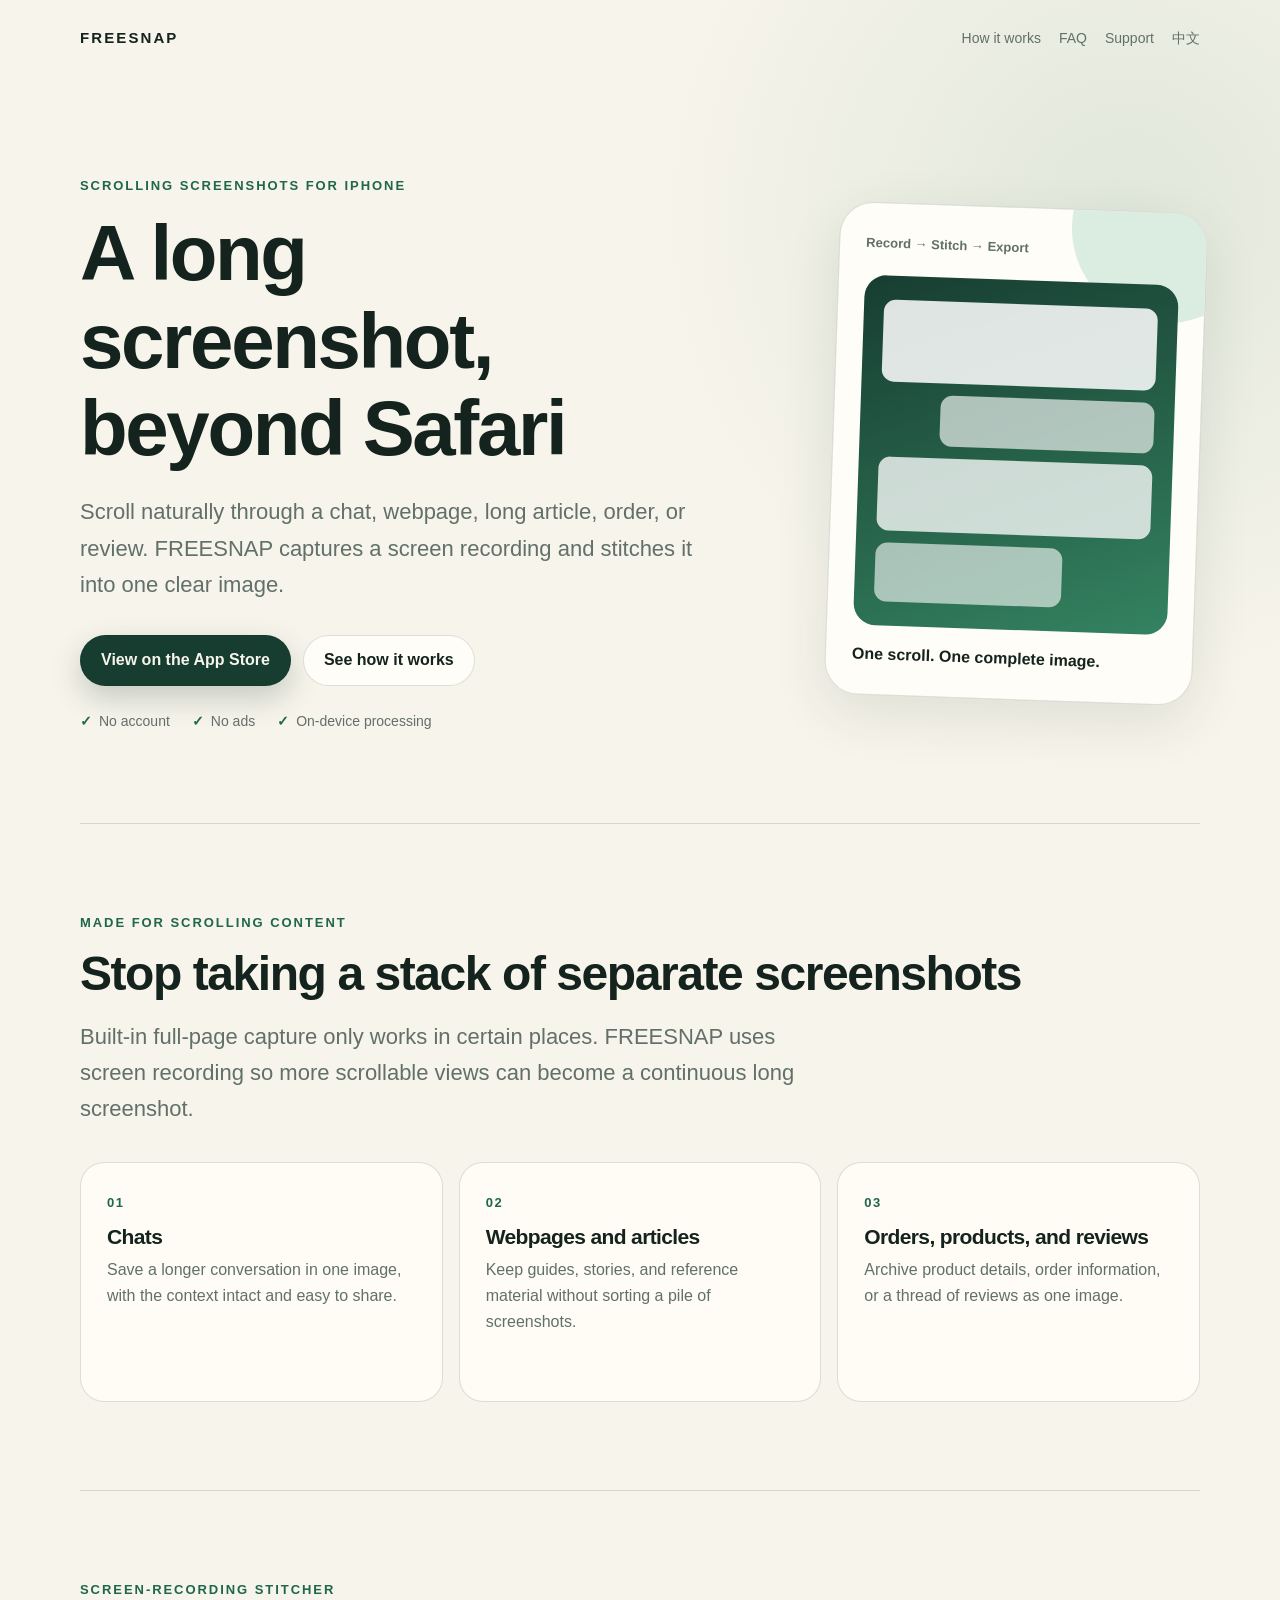
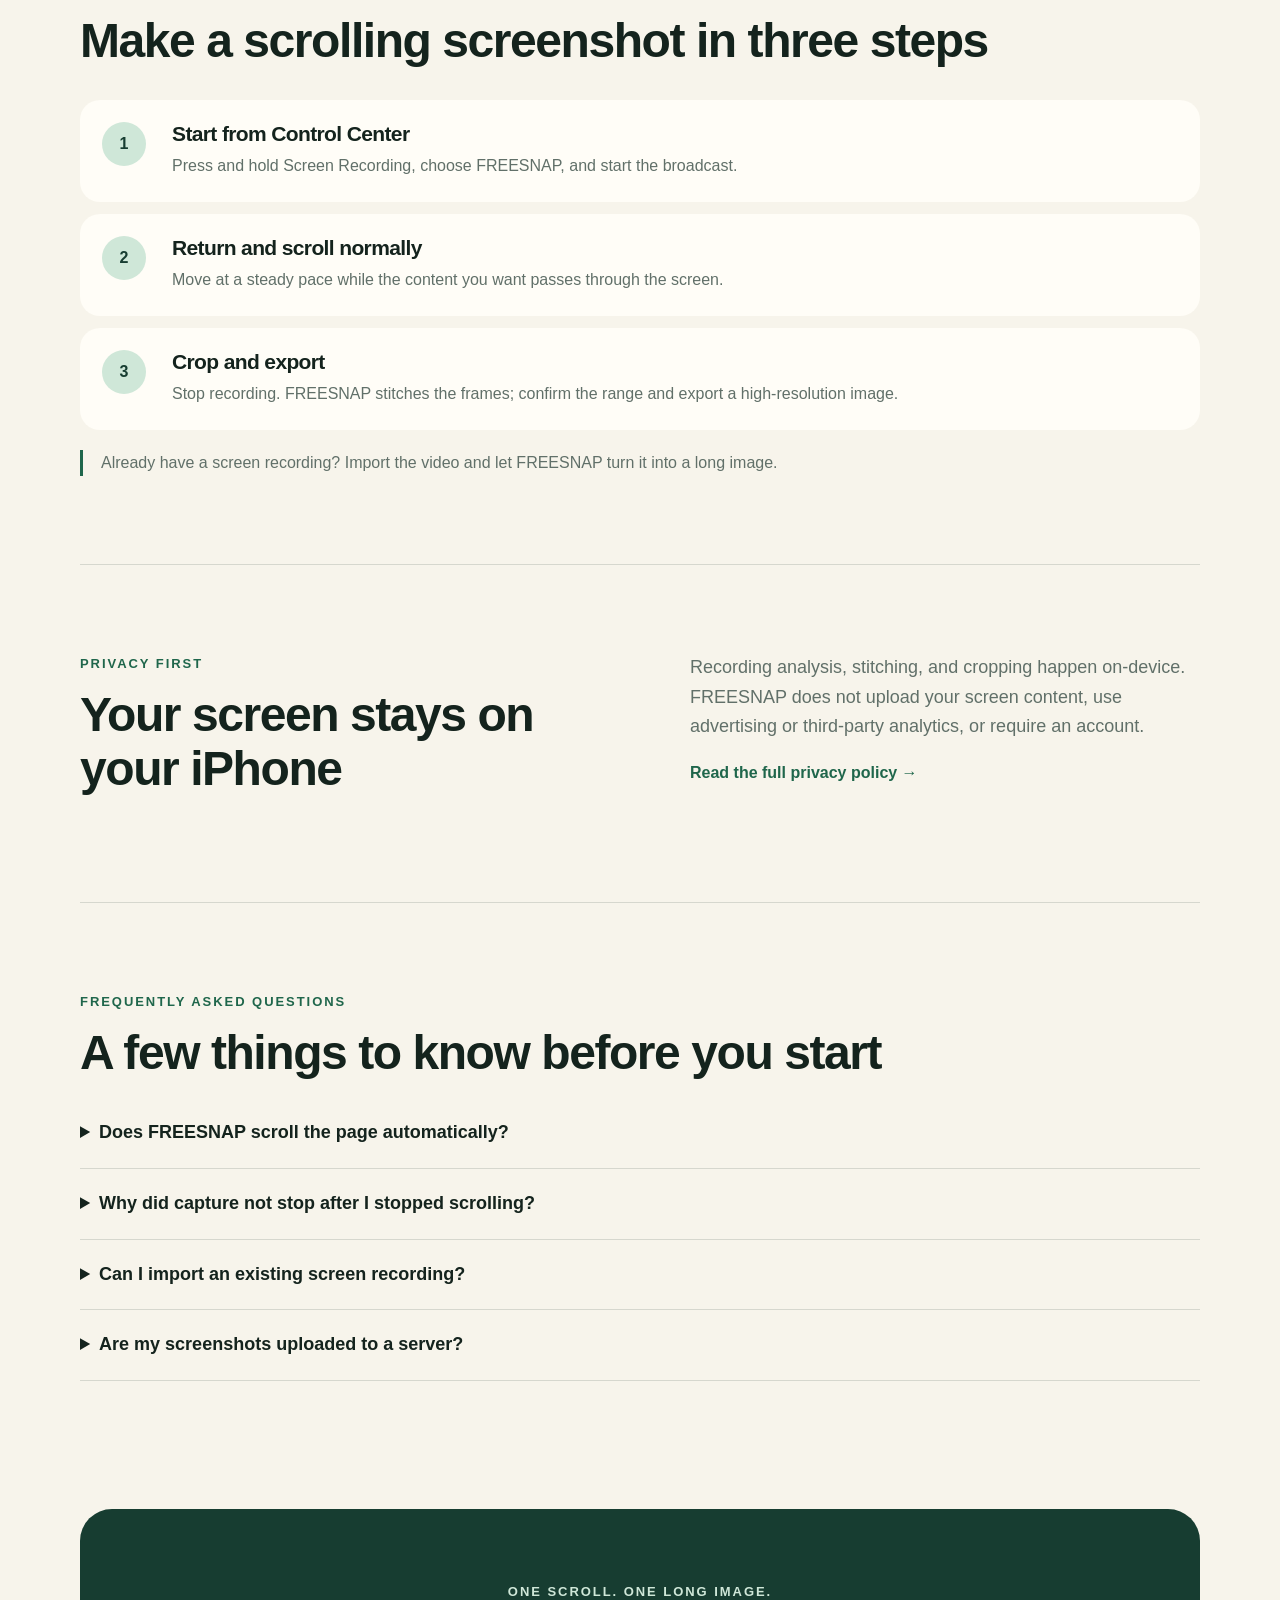
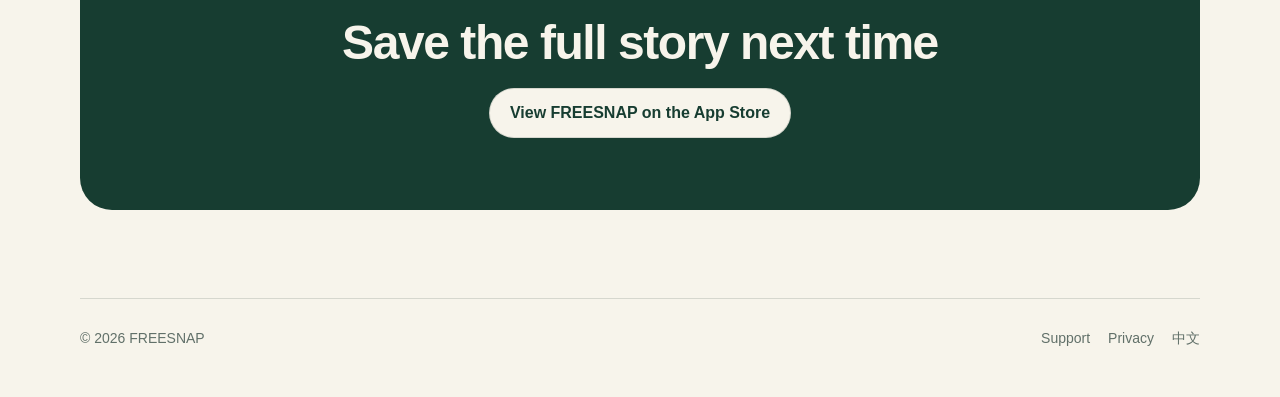
==== en.html @ 6d0c066d "Improve FREESNAP website SEO: English page" ====
<!doctype html>
<html lang="en">
<head>
  <meta charset="utf-8">
  <meta name="viewport" content="width=device-width,initial-scale=1">
  <title>FREESNAP - Long Screenshots from a Scroll on iPhone</title>
  <meta name="description" content="Create a long screenshot from chats, webpages, articles, and screen recordings on iPhone. FREESNAP stitches, crops, and exports entirely on-device.">
  <meta name="robots" content="index,follow">
  <link rel="canonical" href="https://archersmind.github.io/freesnap/en.html">
  <link rel="alternate" hreflang="zh-Hans" href="https://archersmind.github.io/freesnap/">
  <link rel="alternate" hreflang="en" href="https://archersmind.github.io/freesnap/en.html">
  <link rel="alternate" hreflang="x-default" href="https://archersmind.github.io/freesnap/">
  <meta property="og:type" content="website">
  <meta property="og:site_name" content="FREESNAP">
  <meta property="og:title" content="FREESNAP - Long Screenshots from a Scroll on iPhone">
  <meta property="og:description" content="Turn chats, webpages, long articles, and other scrolling content into one clear image. Everything is processed on your iPhone.">
  <meta property="og:url" content="https://archersmind.github.io/freesnap/en.html">
  <meta name="twitter:card" content="summary">
  <meta name="theme-color" content="#173d31">
  <link rel="icon" href="favicon.svg" type="image/svg+xml">
  <link rel="stylesheet" href="style.css">
  <script type="application/ld+json">
  {
    "@context": "https://schema.org",
    "@type": "MobileApplication",
    "name": "FREESNAP",
    "operatingSystem": "iOS",
    "applicationCategory": "UtilitiesApplication",
    "description": "Create long screenshots from chats, webpages, articles, and screen recordings, entirely on your iPhone.",
    "downloadUrl": "https://apps.apple.com/app/id6815312368",
    "author": {
      "@type": "Person",
      "name": "Bo Wang"
    },
    "offers": {
      "@type": "Offer",
      "price": "0",
      "priceCurrency": "USD"
    },
    "featureList": [
      "Scrolling screenshots",
      "Automatic screen-recording stitching",
      "On-device processing",
      "Crop and high-resolution export"
    ]
  }
  </script>
</head>
<body>
  <header class="site-header">
    <a class="brand" href="en.html" aria-label="FREESNAP home">FREESNAP</a>
    <nav aria-label="Main navigation">
      <a href="#how-it-works">How it works</a>
      <a href="#faq">FAQ</a>
      <a href="support.html">Support</a>
      <a href="index.html" lang="zh-Hans">中文</a>
    </nav>
  </header>

  <main>
    <section class="hero">
      <div class="hero-copy">
        <p class="eyebrow">Scrolling screenshots for iPhone</p>
        <h1>A long screenshot, beyond Safari</h1>
        <p class="lede">Scroll naturally through a chat, webpage, long article, order, or review. FREESNAP captures a screen recording and stitches it into one clear image.</p>
        <div class="hero-actions">
          <a class="button primary" href="https://apps.apple.com/app/id6815312368">View on the App Store</a>
          <a class="button secondary" href="#how-it-works">See how it works</a>
        </div>
        <ul class="trust-list" aria-label="Product highlights">
          <li>No account</li>
          <li>No ads</li>
          <li>On-device processing</li>
        </ul>
      </div>
      <aside class="preview-card" aria-label="How FREESNAP works">
        <span class="preview-label">Record → Stitch → Export</span>
        <div class="long-shot" aria-hidden="true">
          <span></span><span></span><span></span><span></span>
        </div>
        <p>One scroll. One complete image.</p>
      </aside>
    </section>

    <section class="section" aria-labelledby="use-cases-title">
      <p class="eyebrow">Made for scrolling content</p>
      <h2 id="use-cases-title">Stop taking a stack of separate screenshots</h2>
      <p class="section-intro">Built-in full-page capture only works in certain places. FREESNAP uses screen recording so more scrollable views can become a continuous long screenshot.</p>
      <div class="card-grid">
        <article class="card">
          <span class="card-number">01</span>
          <h3>Chats</h3>
          <p>Save a longer conversation in one image, with the context intact and easy to share.</p>
        </article>
        <article class="card">
          <span class="card-number">02</span>
          <h3>Webpages and articles</h3>
          <p>Keep guides, stories, and reference material without sorting a pile of screenshots.</p>
        </article>
        <article class="card">
          <span class="card-number">03</span>
          <h3>Orders, products, and reviews</h3>
          <p>Archive product details, order information, or a thread of reviews as one image.</p>
        </article>
      </div>
    </section>

    <section class="section steps-section" id="how-it-works" aria-labelledby="how-title">
      <p class="eyebrow">Screen-recording stitcher</p>
      <h2 id="how-title">Make a scrolling screenshot in three steps</h2>
      <ol class="steps">
        <li>
          <span class="step-index">1</span>
          <div><h3>Start from Control Center</h3><p>Press and hold Screen Recording, choose FREESNAP, and start the broadcast.</p></div>
        </li>
        <li>
          <span class="step-index">2</span>
          <div><h3>Return and scroll normally</h3><p>Move at a steady pace while the content you want passes through the screen.</p></div>
        </li>
        <li>
          <span class="step-index">3</span>
          <div><h3>Crop and export</h3><p>Stop recording. FREESNAP stitches the frames; confirm the range and export a high-resolution image.</p></div>
        </li>
      </ol>
      <p class="note">Already have a screen recording? Import the video and let FREESNAP turn it into a long image.</p>
    </section>

    <section class="section privacy-block" aria-labelledby="privacy-title">
      <div>
        <p class="eyebrow">Privacy first</p>
        <h2 id="privacy-title">Your screen stays on your iPhone</h2>
      </div>
      <div>
        <p>Recording analysis, stitching, and cropping happen on-device. FREESNAP does not upload your screen content, use advertising or third-party analytics, or require an account.</p>
        <a class="text-link" href="privacy.html">Read the full privacy policy →</a>
      </div>
    </section>

    <section class="section faq" id="faq" aria-labelledby="faq-title">
      <p class="eyebrow">Frequently asked questions</p>
      <h2 id="faq-title">A few things to know before you start</h2>
      <details>
        <summary>Does FREESNAP scroll the page automatically?</summary>
        <p>No. You scroll at your own pace, and FREESNAP finds the overlapping areas in the recording and stitches them together.</p>
      </details>
      <details>
        <summary>Why did capture not stop after I stopped scrolling?</summary>
        <p>A playing video can keep the recording active. Tap the red recording indicator at the top of the screen and choose Stop; the captured content can still become a long image.</p>
      </details>
      <details>
        <summary>Can I import an existing screen recording?</summary>
        <p>Yes. Import an existing recording into FREESNAP to stitch, crop, and export it.</p>
      </details>
      <details>
        <summary>Are my screenshots uploaded to a server?</summary>
        <p>No. Processing happens on-device, and FREESNAP does not upload your recordings or long images.</p>
      </details>
    </section>

    <section class="closing-cta">
      <p class="eyebrow">One scroll. One long image.</p>
      <h2>Save the full story next time</h2>
      <a class="button primary" href="https://apps.apple.com/app/id6815312368">View FREESNAP on the App Store</a>
    </section>
  </main>

  <footer>
    <span>© 2026 FREESNAP</span>
    <nav aria-label="Footer navigation">
      <a href="support.html">Support</a>
      <a href="privacy.html">Privacy</a>
      <a href="index.html" lang="zh-Hans">中文</a>
    </nav>
  </footer>
</body>
</html>
---- style.css ----
:root {
  --ink: #14231d;
  --paper: #f7f4eb;
  --surface: #fffdf7;
  --muted: #617069;
  --forest: #1f664b;
  --forest-dark: #173d31;
  --mint: #cfe7d8;
  --line: rgba(20, 35, 29, .14);
  --shadow: 0 18px 55px rgba(23, 61, 49, .11);
  color-scheme: light dark;
}

@media (prefers-color-scheme: dark) {
  :root {
    --ink: #edf3ef;
    --paper: #101713;
    --surface: #18231e;
    --muted: #aebbb4;
    --forest: #8bd2ac;
    --forest-dark: #cfe7d8;
    --mint: #244c3b;
    --line: rgba(237, 243, 239, .14);
    --shadow: 0 18px 55px rgba(0, 0, 0, .28);
  }
}

* { box-sizing: border-box; }

html { scroll-behavior: smooth; }

body {
  margin: 0;
  background:
    radial-gradient(circle at 88% 6%, rgba(77, 148, 111, .13), transparent 30rem),
    var(--paper);
  color: var(--ink);
  font: 16px/1.65 -apple-system, BlinkMacSystemFont, "SF Pro Text", "PingFang SC", "Helvetica Neue", sans-serif;
}

a { color: var(--forest); text-underline-offset: .2em; }

.site-header,
footer {
  width: min(1120px, calc(100% - 40px));
  margin: 0 auto;
  display: flex;
  align-items: center;
  justify-content: space-between;
  gap: 24px;
}

.site-header { padding: 26px 0; }

.brand {
  color: var(--ink);
  font-size: 15px;
  font-weight: 800;
  letter-spacing: .14em;
  text-decoration: none;
}

nav { display: flex; flex-wrap: wrap; gap: 18px; }
nav a { text-decoration: none; }
.site-header nav a { color: var(--muted); font-size: 14px; }
.site-header nav a:hover { color: var(--ink); }

main {
  width: min(1120px, calc(100% - 40px));
  margin: 0 auto;
  padding: 50px 0 88px;
}

main:not(:has(.hero)) { max-width: 760px; padding-top: 36px; }

h1,
h2,
h3 {
  color: var(--ink);
  line-height: 1.12;
  letter-spacing: -.03em;
}

h1 { margin: 0 0 22px; font-size: clamp(42px, 7vw, 78px); }
h2 { margin: 0 0 18px; font-size: clamp(30px, 4.2vw, 48px); }
h3 { margin: 10px 0 8px; font-size: 21px; }
p, li { color: var(--ink); }
.muted { color: var(--muted); font-size: 14px; }

.hero {
  min-height: 620px;
  display: grid;
  grid-template-columns: minmax(0, 1.15fr) minmax(300px, .65fr);
  align-items: center;
  gap: clamp(44px, 8vw, 100px);
  padding: 48px 0 90px;
}

.eyebrow {
  margin: 0 0 14px;
  color: var(--forest);
  font-size: 13px;
  font-weight: 800;
  letter-spacing: .15em;
  text-transform: uppercase;
}

.lede,
.section-intro {
  max-width: 690px;
  margin: 0;
  color: var(--muted);
  font-size: clamp(18px, 2.3vw, 22px);
}

.hero-actions { display: flex; flex-wrap: wrap; gap: 12px; margin: 32px 0 24px; }

.button {
  display: inline-flex;
  min-height: 48px;
  align-items: center;
  justify-content: center;
  padding: 11px 20px;
  border: 1px solid var(--line);
  border-radius: 999px;
  font-weight: 700;
  text-decoration: none;
  transition: transform .2s ease, box-shadow .2s ease;
}

.button:hover { transform: translateY(-2px); }
.button.primary { background: var(--forest-dark); color: var(--paper); box-shadow: 0 12px 30px rgba(23, 61, 49, .22); }
.button.secondary { background: var(--surface); color: var(--ink); }

.trust-list {
  display: flex;
  flex-wrap: wrap;
  gap: 8px 22px;
  margin: 0;
  padding: 0;
  color: var(--muted);
  font-size: 14px;
  list-style: none;
}

.trust-list li { color: var(--muted); }
.trust-list li::before { content: "✓"; margin-right: 7px; color: var(--forest); font-weight: 800; }

.preview-card {
  position: relative;
  overflow: hidden;
  padding: 26px;
  border: 1px solid var(--line);
  border-radius: 34px;
  background: var(--surface);
  box-shadow: var(--shadow);
  transform: rotate(2deg);
}

.preview-card::before {
  content: "";
  position: absolute;
  width: 190px;
  height: 190px;
  top: -80px;
  right: -55px;
  border-radius: 50%;
  background: var(--mint);
  opacity: .75;
}

.preview-label { position: relative; color: var(--muted); font-size: 13px; font-weight: 700; }
.preview-card p { margin: 16px 0 0; font-weight: 700; }

.long-shot {
  position: relative;
  height: 350px;
  margin-top: 20px;
  padding: 24px 20px;
  display: grid;
  grid-template-rows: 1.1fr .7fr 1fr .8fr;
  gap: 12px;
  border-radius: 22px;
  background: linear-gradient(160deg, var(--forest-dark), #348360);
}

.long-shot span { border-radius: 12px; background: rgba(255, 255, 255, .86); }
.long-shot span:nth-child(2) { width: 78%; justify-self: end; opacity: .75; }
.long-shot span:nth-child(3) { opacity: .9; }
.long-shot span:nth-child(4) { width: 68%; opacity: .7; }

.section { padding: 88px 0; border-top: 1px solid var(--line); }
.section-intro { max-width: 760px; margin-bottom: 34px; }

.card-grid {
  display: grid;
  grid-template-columns: repeat(3, 1fr);
  gap: 16px;
}

.card {
  min-height: 240px;
  padding: 26px;
  border: 1px solid var(--line);
  border-radius: 24px;
  background: color-mix(in srgb, var(--surface) 86%, transparent);
}

.card p { margin: 0; color: var(--muted); }
.card-number { color: var(--forest); font-size: 13px; font-weight: 800; letter-spacing: .12em; }

.steps { display: grid; gap: 12px; margin: 32px 0 20px; padding: 0; list-style: none; }
.steps li { display: grid; grid-template-columns: 52px 1fr; gap: 18px; padding: 22px; border-radius: 20px; background: var(--surface); }
.steps h3 { margin-top: 0; }
.steps p { margin: 0; color: var(--muted); }

.step-index {
  width: 44px;
  height: 44px;
  display: grid;
  place-items: center;
  border-radius: 50%;
  background: var(--mint);
  color: var(--forest-dark);
  font-weight: 800;
}

.note { margin: 20px 0 0; padding-left: 18px; border-left: 3px solid var(--forest); color: var(--muted); }

.privacy-block {
  display: grid;
  grid-template-columns: 1fr 1fr;
  gap: clamp(34px, 8vw, 100px);
  align-items: start;
}

.privacy-block p:not(.eyebrow) { margin-top: 0; color: var(--muted); font-size: 18px; }
.text-link { font-weight: 750; text-decoration: none; }

.faq details { padding: 20px 0; border-bottom: 1px solid var(--line); }
.faq summary { cursor: pointer; color: var(--ink); font-size: 18px; font-weight: 750; }
.faq details p { max-width: 760px; margin: 12px 0 0; color: var(--muted); }

.closing-cta {
  margin-top: 40px;
  padding: clamp(38px, 7vw, 72px);
  border-radius: 32px;
  background: var(--forest-dark);
  color: var(--paper);
  text-align: center;
}

.closing-cta h2 { color: var(--paper); }
.closing-cta .eyebrow { color: var(--mint); }
.closing-cta .button.primary { background: var(--paper); color: var(--forest-dark); box-shadow: none; }

footer { padding: 28px 0 46px; border-top: 1px solid var(--line); color: var(--muted); font-size: 14px; }
footer a { color: var(--muted); }

hr { border: 0; border-top: 1px solid var(--line); margin: 44px 0; }
main:not(:has(.hero)) h1 { margin-top: 30px; font-size: clamp(30px, 5vw, 42px); }
main:not(:has(.hero)) h2 { margin: 34px 0 8px; font-size: 22px; }
main:not(:has(.hero)) nav { margin-bottom: 28px; }

@media (max-width: 760px) {
  .site-header, footer { width: min(100% - 28px, 1120px); align-items: flex-start; }
  .site-header { padding-top: 20px; }
  .site-header nav { justify-content: flex-end; gap: 10px 15px; }
  main { width: min(100% - 28px, 1120px); padding-top: 20px; }
  .hero { min-height: auto; grid-template-columns: 1fr; padding: 48px 0 70px; }
  .preview-card { max-width: 420px; justify-self: center; transform: none; }
  .card-grid, .privacy-block { grid-template-columns: 1fr; }
  .card { min-height: auto; }
  .section { padding: 64px 0; }
  footer { flex-direction: column; }
}

@media (prefers-reduced-motion: reduce) {
  html { scroll-behavior: auto; }
  .button { transition: none; }
}
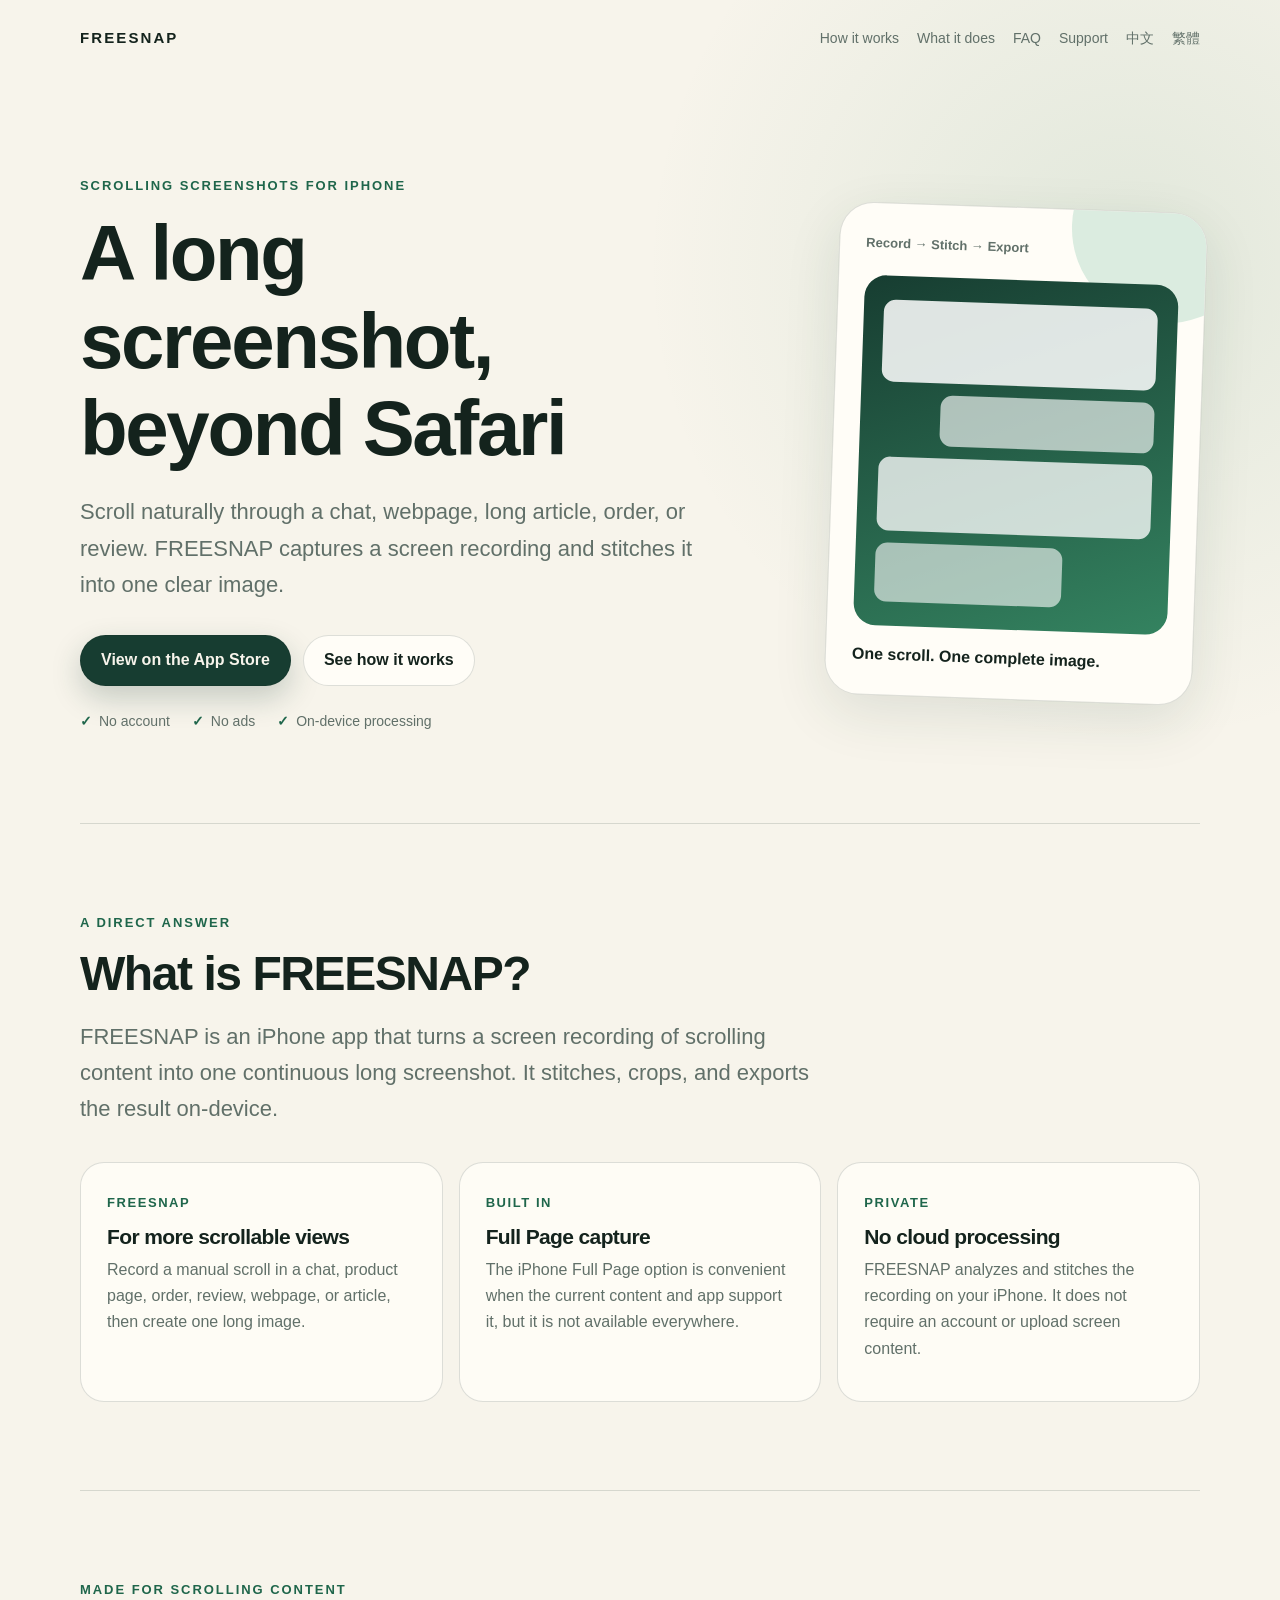
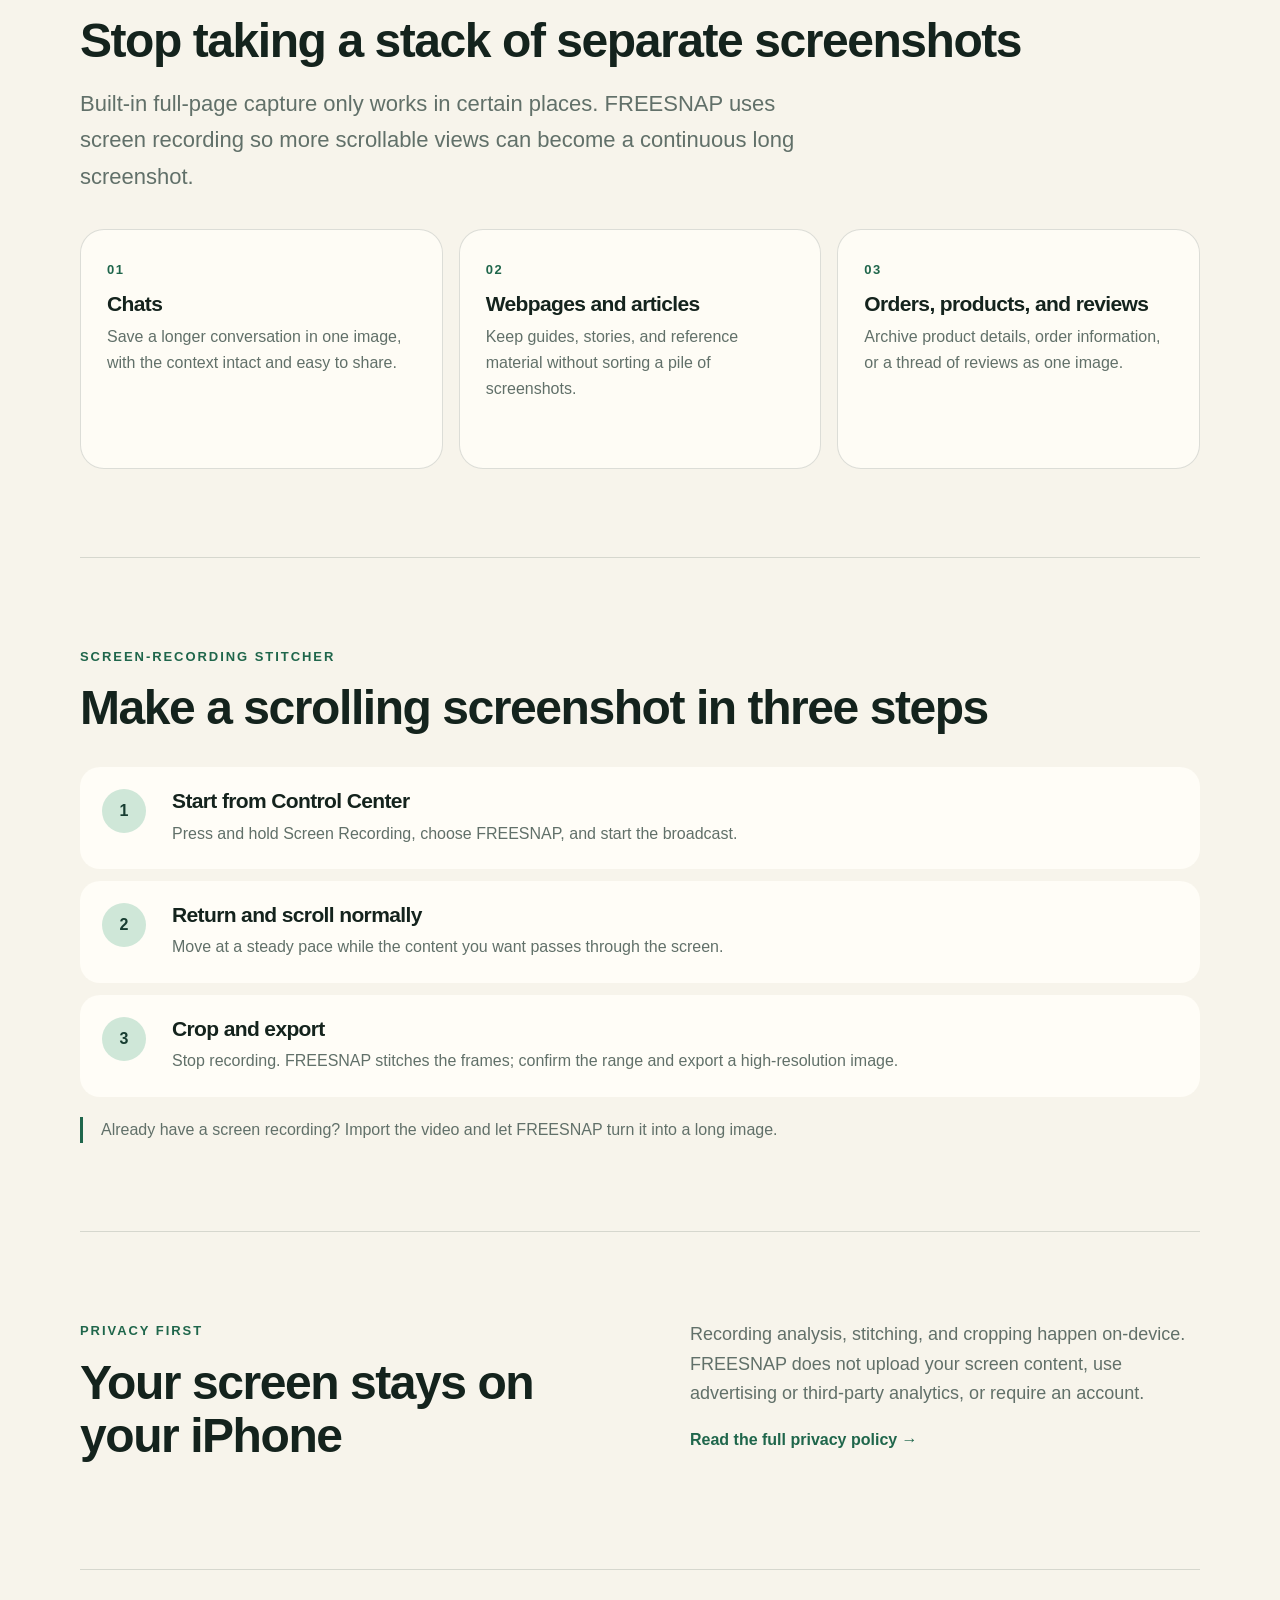
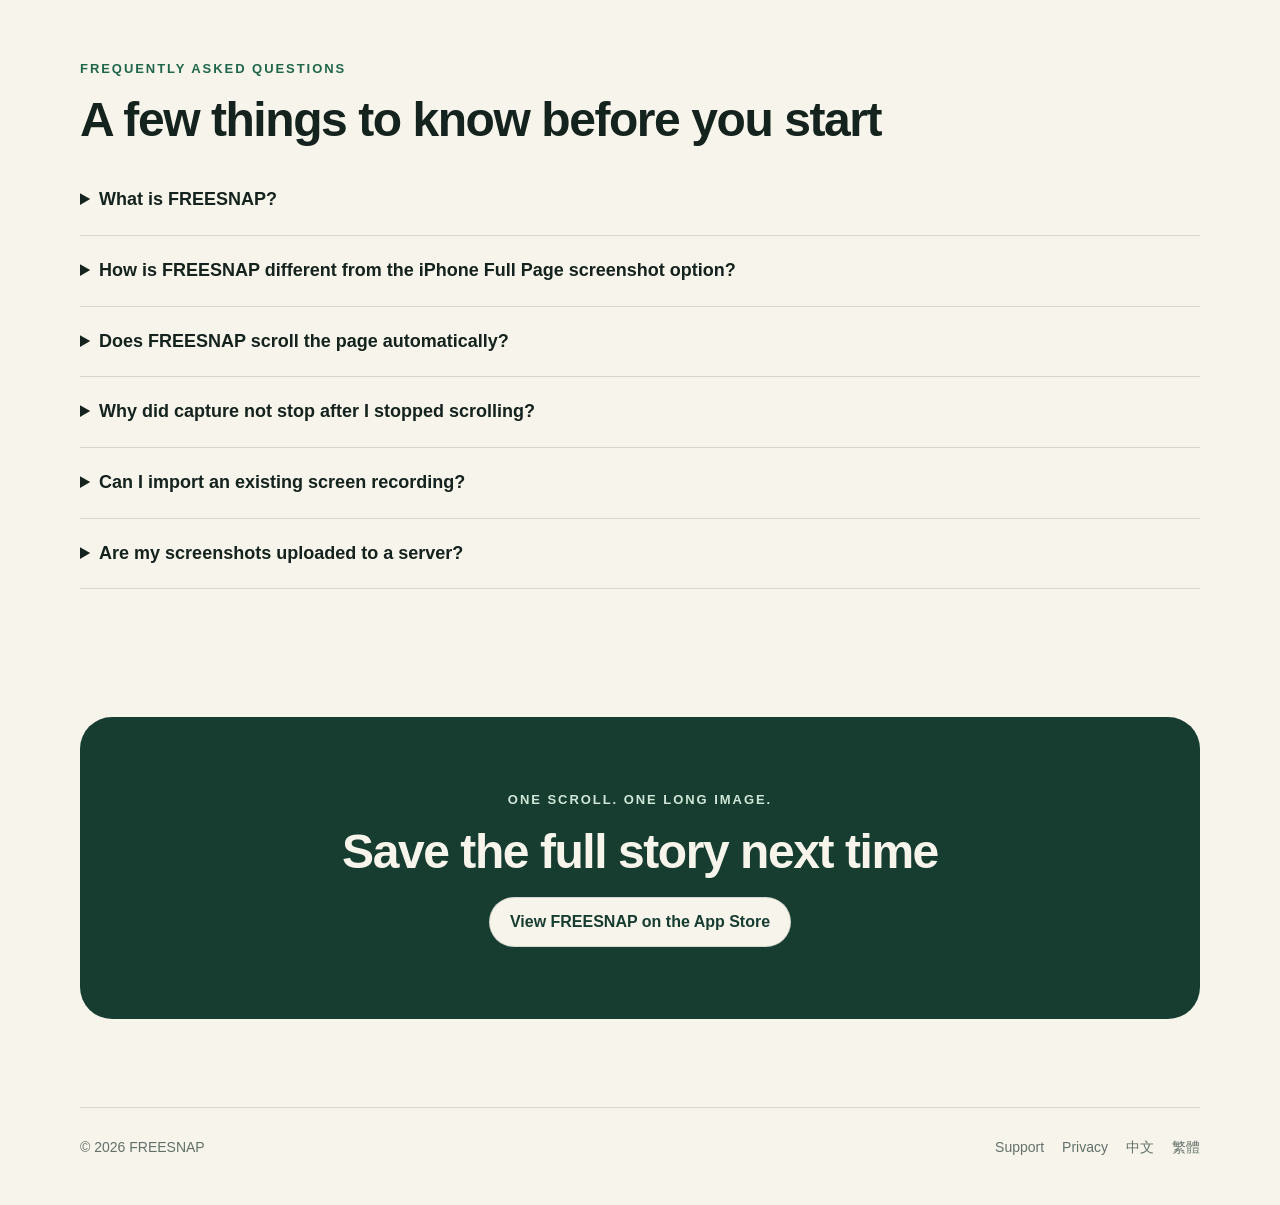
==== commit 89824275: "Add GEO content to English page Added alternate language links for Traditional Chinese and updated x" ====
--- a/en.html
+++ b/en.html
@@ -9,7 +9,8 @@
   <link rel="canonical" href="https://archersmind.github.io/freesnap/en.html">
   <link rel="alternate" hreflang="zh-Hans" href="https://archersmind.github.io/freesnap/">
   <link rel="alternate" hreflang="en" href="https://archersmind.github.io/freesnap/en.html">
-  <link rel="alternate" hreflang="x-default" href="https://archersmind.github.io/freesnap/">
+  <link rel="alternate" hreflang="zh-Hant" href="https://archersmind.github.io/freesnap/zh-hant.html">
+  <link rel="alternate" hreflang="x-default" href="https://archersmind.github.io/freesnap/en.html">
   <meta property="og:type" content="website">
   <meta property="og:site_name" content="FREESNAP">
   <meta property="og:title" content="FREESNAP - Long Screenshots from a Scroll on iPhone">
@@ -24,8 +25,11 @@
     "@context": "https://schema.org",
     "@type": "MobileApplication",
     "name": "FREESNAP",
+    "url": "https://archersmind.github.io/freesnap/en.html",
     "operatingSystem": "iOS",
     "applicationCategory": "UtilitiesApplication",
+    "inLanguage": "en",
+    "isAccessibleForFree": true,
     "description": "Create long screenshots from chats, webpages, articles, and screen recordings, entirely on your iPhone.",
     "downloadUrl": "https://apps.apple.com/app/id6815312368",
     "author": {
@@ -45,15 +49,73 @@
     ]
   }
   </script>
+  <script type="application/ld+json">
+  {
+    "@context": "https://schema.org",
+    "@type": "FAQPage",
+    "mainEntity": [
+      {
+        "@type": "Question",
+        "name": "What is FREESNAP?",
+        "acceptedAnswer": {
+          "@type": "Answer",
+          "text": "FREESNAP is an iPhone app that turns a screen recording of scrolling content into one continuous long screenshot. It stitches, crops, and exports the result on-device."
+        }
+      },
+      {
+        "@type": "Question",
+        "name": "How is FREESNAP different from the iPhone Full Page screenshot option?",
+        "acceptedAnswer": {
+          "@type": "Answer",
+          "text": "The built-in Full Page option is available only for supported content and apps. FREESNAP works from a screen recording, so it can create long screenshots from more scrollable views, including chats, product pages, orders, reviews, and articles."
+        }
+      },
+      {
+        "@type": "Question",
+        "name": "Does FREESNAP scroll the page automatically?",
+        "acceptedAnswer": {
+          "@type": "Answer",
+          "text": "No. You scroll at your own pace, and FREESNAP finds the overlapping areas in the recording and stitches them together."
+        }
+      },
+      {
+        "@type": "Question",
+        "name": "Why did capture not stop after I stopped scrolling?",
+        "acceptedAnswer": {
+          "@type": "Answer",
+          "text": "A playing video can keep the recording active. Tap the red recording indicator at the top of the screen and choose Stop; the captured content can still become a long image."
+        }
+      },
+      {
+        "@type": "Question",
+        "name": "Can I import an existing screen recording?",
+        "acceptedAnswer": {
+          "@type": "Answer",
+          "text": "Yes. Import an existing recording into FREESNAP to stitch, crop, and export it."
+        }
+      },
+      {
+        "@type": "Question",
+        "name": "Are my screenshots uploaded to a server?",
+        "acceptedAnswer": {
+          "@type": "Answer",
+          "text": "No. Processing happens on-device, and FREESNAP does not upload your recordings or long images."
+        }
+      }
+    ]
+  }
+  </script>
 </head>
 <body>
   <header class="site-header">
     <a class="brand" href="en.html" aria-label="FREESNAP home">FREESNAP</a>
     <nav aria-label="Main navigation">
       <a href="#how-it-works">How it works</a>
+      <a href="#about">What it does</a>
       <a href="#faq">FAQ</a>
       <a href="support.html">Support</a>
       <a href="index.html" lang="zh-Hans">中文</a>
+      <a href="zh-hant.html" lang="zh-Hant">繁體</a>
     </nav>
   </header>
 
@@ -80,6 +142,29 @@
         </div>
         <p>One scroll. One complete image.</p>
       </aside>
+    </section>
+
+    <section class="section" id="about" aria-labelledby="about-title">
+      <p class="eyebrow">A direct answer</p>
+      <h2 id="about-title">What is FREESNAP?</h2>
+      <p class="section-intro">FREESNAP is an iPhone app that turns a screen recording of scrolling content into one continuous long screenshot. It stitches, crops, and exports the result on-device.</p>
+      <div class="card-grid">
+        <article class="card">
+          <span class="card-number">FREESNAP</span>
+          <h3>For more scrollable views</h3>
+          <p>Record a manual scroll in a chat, product page, order, review, webpage, or article, then create one long image.</p>
+        </article>
+        <article class="card">
+          <span class="card-number">BUILT IN</span>
+          <h3>Full Page capture</h3>
+          <p>The iPhone Full Page option is convenient when the current content and app support it, but it is not available everywhere.</p>
+        </article>
+        <article class="card">
+          <span class="card-number">PRIVATE</span>
+          <h3>No cloud processing</h3>
+          <p>FREESNAP analyzes and stitches the recording on your iPhone. It does not require an account or upload screen content.</p>
+        </article>
+      </div>
     </section>
 
     <section class="section" aria-labelledby="use-cases-title">
@@ -140,6 +225,14 @@
       <p class="eyebrow">Frequently asked questions</p>
       <h2 id="faq-title">A few things to know before you start</h2>
       <details>
+        <summary>What is FREESNAP?</summary>
+        <p>FREESNAP is an iPhone app that turns a screen recording of scrolling content into one continuous long screenshot. It stitches, crops, and exports the result on-device.</p>
+      </details>
+      <details>
+        <summary>How is FREESNAP different from the iPhone Full Page screenshot option?</summary>
+        <p>The built-in Full Page option is available only for supported content and apps. FREESNAP works from a screen recording, so it can create long screenshots from more scrollable views, including chats, product pages, orders, reviews, and articles.</p>
+      </details>
+      <details>
         <summary>Does FREESNAP scroll the page automatically?</summary>
         <p>No. You scroll at your own pace, and FREESNAP finds the overlapping areas in the recording and stitches them together.</p>
       </details>
@@ -170,6 +263,7 @@
       <a href="support.html">Support</a>
       <a href="privacy.html">Privacy</a>
       <a href="index.html" lang="zh-Hans">中文</a>
+      <a href="zh-hant.html" lang="zh-Hant">繁體</a>
     </nav>
   </footer>
 </body>
